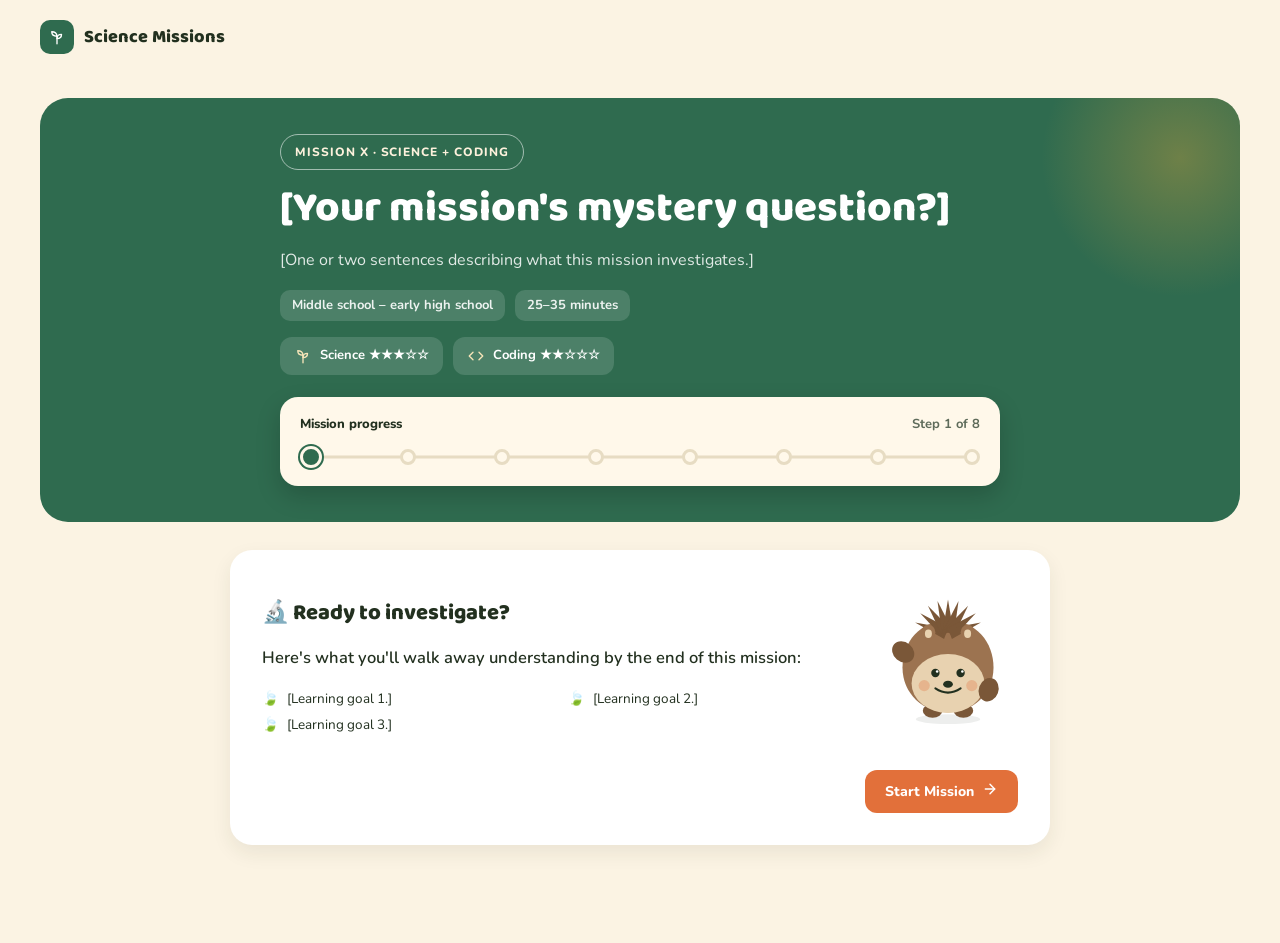
==== missions/_template/index.html @ 82b83466 "Add reusable mission template based on Mission 1's structure Trims Mission 1 down to one working exa" ====
<!DOCTYPE html>
<html lang="en">
  <head>
    <meta charset="UTF-8" />
    <meta name="viewport" content="width=device-width, initial-scale=1.0" />
    <!-- TODO: update the title -->
    <title>Mission X | [Your Mission Title]</title>
    <link rel="stylesheet" href="../../style.css" />
  </head>
  <body>
    <!--
      HOW TO USE THIS TEMPLATE
      =========================
      This is a copy of Mission 1, trimmed down to one example of each
      reusable pattern the shared engine (assets/mission-engine.js) supports.
      To build a new mission:
        1. Copy this whole "_template" folder to "missions/mission-N/".
        2. Replace every TODO / [bracketed] placeholder below with real
           content for the new mission.
        3. Duplicate whichever step patterns you need (a mission can have
           as many steps as it wants — the engine counts .step-card
           elements automatically and builds the progress bar from that).
        4. Renumber the data-step="N" attributes sequentially starting at 1.
        5. Add a new mission card to the top-level index.html pointing at
           missions/mission-N/index.html.
        6. Do not touch style.css or assets/mission-engine.js / mascot.js
           for mission-specific changes — those are shared by every
           mission. Only mission.js and this index.html are per-mission.
    -->

    <div class="site-header">
      <a class="site-brand" href="../../index.html">
        <span class="site-brand-mark">
          <svg width="18" height="18" viewBox="0 0 24 24" fill="none" stroke="#ffffff" stroke-width="1.8" stroke-linecap="round" stroke-linejoin="round"><path d="M12 21V11"></path><path d="M12 11c0-4 -3-6-7-6 0 4 3 6 7 6Z"></path><path d="M12 14c0-3.5 2.5-5.5 6-5.5 0 3.5 -2.5 5.5 -6 5.5Z"></path></svg>
        </span>
        <span class="site-brand-name">Science Missions</span>
      </a>
    </div>

    <div class="page-mascot" id="page-mascot">
      <div data-mascot="idle" data-mascot-size="185" id="page-mascot-figure"></div>
      <span class="page-mascot-bubble" id="page-mascot-bubble"></span>
    </div>

    <svg class="side-decor side-decor-left" viewBox="0 0 130 1000" preserveAspectRatio="none" xmlns="http://www.w3.org/2000/svg">
      <path d="M55,20 C118,150 12,280 78,410 C142,540 8,670 70,800 C110,880 30,950 55,990" fill="none" stroke="var(--muted-soft)" stroke-width="4" stroke-dasharray="1 16" stroke-linecap="round" opacity="0.8"/>
      <ellipse cx="55" cy="20" rx="11" ry="24" fill="var(--gold)" opacity="0.75" transform="rotate(-20 55 20)"/>
      <ellipse cx="55" cy="20" rx="11" ry="24" fill="var(--primary)" opacity="0.55" transform="rotate(30 55 20)"/>
      <ellipse cx="70" cy="500" rx="10" ry="20" fill="var(--primary)" opacity="0.5" transform="rotate(10 70 500)"/>
      <ellipse cx="55" cy="990" rx="11" ry="24" fill="var(--primary)" opacity="0.6" transform="rotate(-15 55 990)"/>
      <ellipse cx="55" cy="990" rx="11" ry="24" fill="var(--gold)" opacity="0.75" transform="rotate(35 55 990)"/>
    </svg>
    <svg class="side-decor side-decor-right" viewBox="0 0 130 1000" preserveAspectRatio="none" xmlns="http://www.w3.org/2000/svg">
      <path d="M55,20 C118,150 12,280 78,410 C142,540 8,670 70,800 C110,880 30,950 55,990" fill="none" stroke="var(--muted-soft)" stroke-width="4" stroke-dasharray="1 16" stroke-linecap="round" opacity="0.8"/>
      <ellipse cx="55" cy="20" rx="11" ry="24" fill="var(--gold)" opacity="0.75" transform="rotate(-20 55 20)"/>
      <ellipse cx="55" cy="20" rx="11" ry="24" fill="var(--primary)" opacity="0.55" transform="rotate(30 55 20)"/>
      <ellipse cx="70" cy="500" rx="10" ry="20" fill="var(--primary)" opacity="0.5" transform="rotate(10 70 500)"/>
      <ellipse cx="55" cy="990" rx="11" ry="24" fill="var(--primary)" opacity="0.6" transform="rotate(-15 55 990)"/>
      <ellipse cx="55" cy="990" rx="11" ry="24" fill="var(--gold)" opacity="0.75" transform="rotate(35 55 990)"/>
    </svg>

    <div class="hero-wrap">
      <header class="hero">
        <div class="hero-glow"></div>
        <div class="hero-content">
        <!-- TODO: replace hero copy -->
        <span class="eyebrow">Mission X &middot; Science + Coding</span>
        <h1>[Your mission's mystery question?]</h1>
        <p class="hero-text">
          [One or two sentences describing what this mission investigates.]
        </p>

        <div class="hero-meta">
          <span>Middle school &ndash; early high school</span>
          <span>25&ndash;35 minutes</span>
        </div>

        <div class="hero-badges">
          <!-- TODO: set the star ratings (filled vs empty star, 1-5) -->
          <span>
            <svg width="18" height="18" viewBox="0 0 24 24" fill="none" stroke="#F6E4B8" stroke-width="1.8" stroke-linecap="round" stroke-linejoin="round"><path d="M12 21V11"></path><path d="M12 11c0-4 -3-6-7-6 0 4 3 6 7 6Z"></path><path d="M12 14c0-3.5 2.5-5.5 6-5.5 0 3.5 -2.5 5.5 -6 5.5Z"></path></svg>
            Science &#9733;&#9733;&#9733;&#9734;&#9734;
          </span>
          <span>
            <svg width="18" height="18" viewBox="0 0 24 24" fill="none" stroke="#F6E4B8" stroke-width="1.8" stroke-linecap="round" stroke-linejoin="round"><polyline points="8 7 3 12 8 17"></polyline><polyline points="16 7 21 12 16 17"></polyline></svg>
            Coding &#9733;&#9733;&#9734;&#9734;&#9734;
          </span>
        </div>

        <div class="progress-card">
          <div class="progress-top">
            <span>Mission progress</span>
            <!-- Text here is just a fallback; mission-engine.js overwrites it once the page loads -->
            <span id="progress-label">Step 1 of 10</span>
          </div>
          <div class="progress-track" id="progress-track">
            <div class="progress-line"></div>
            <div class="progress-line-fill" id="progress-line-fill"></div>
          </div>
        </div>
        </div>
      </header>
    </div>

    <main class="mission-shell">

      <!-- Intro card : shown before Step 1. TODO: replace learning goals. -->
      <div class="intro-card" id="mission-intro">
        <div style="display: flex; align-items: center; gap: 24px; flex-wrap: wrap;">
          <div style="flex: 1; min-width: 260px; display: flex; flex-direction: column; gap: 14px;">
            <h2>&#128300; Ready to investigate?</h2>
            <p class="step-copy">Here's what you'll walk away understanding by the end of this mission:</p>
            <ul class="learn-list">
              <li><span>&#127811;</span> [Learning goal 1.]</li>
              <li><span>&#127811;</span> [Learning goal 2.]</li>
              <li><span>&#127811;</span> [Learning goal 3.]</li>
            </ul>
          </div>
          <div data-mascot="idle" data-mascot-size="140" style="flex-shrink: 0;"></div>
        </div>
        <button class="btn btn-accent" id="start-mission-btn" type="button" style="align-self: flex-end;">
          Start Mission <span class="icon">
            <svg width="16" height="16" viewBox="0 0 24 24" fill="none" stroke="#FFFFFF" stroke-width="2.2" stroke-linecap="round" stroke-linejoin="round"><line x1="5" y1="12" x2="19" y2="12"></line><polyline points="12 5 19 12 12 19"></polyline></svg>
          </span>
        </button>
      </div>

      <!-- ============================================================
           STEP 1 : PATTERN = prediction with no correct answer
           Use data-mode="ack" when you just want the student to commit
           to a guess and move on, with a fixed acknowledgment message
           (no right/wrong styling, no mascot reaction).
      ============================================================= -->
      <section class="step-card" data-step="1">
        <div class="step-header">
          <span class="step-number">Step 1</span>
          <h2>&#127793; [Hook: a strange observation or question]</h2>
        </div>
        <p class="step-copy">
          [Set up the mystery in 2-3 sentences. Give the student something concrete to picture.]
        </p>

        <div class="question-block">
          <p class="step-copy"><strong>[Prediction question?]</strong></p>
          <div class="choice-grid" data-mode="ack" data-message="[Message shown after any choice is submitted — no correct/incorrect styling.]">
            <button class="choice-btn" type="button">[Option A]</button>
            <button class="choice-btn" type="button">[Option B]</button>
            <button class="choice-btn" type="button">[Option C]</button>
          </div>
          <button class="check-btn" type="button">Submit</button>
          <div class="feedback-box">Pick a choice and submit.</div>
        </div>

        <button class="next-btn btn btn-accent" type="button">Next <span class="icon">
          <svg width="16" height="16" viewBox="0 0 24 24" fill="none" stroke="#FFFFFF" stroke-width="2.2" stroke-linecap="round" stroke-linejoin="round"><line x1="5" y1="12" x2="19" y2="12"></line><polyline points="12 5 19 12 12 19"></polyline></svg>
        </span></button>
      </section>

      <!-- ============================================================
           STEP 2 : PATTERN = graded question + concept diagram
           Use data-mode="reveal" with data-correct="true"/"false" on each
           button when there IS a right answer. It shows check/x icons,
           colors the choices, and triggers the mascot celebrate/sad
           reaction. .concept-visual holds any explanatory SVG diagram —
           replace the placeholder shapes with a real diagram, or delete
           the whole block if this step doesn't need one.
      ============================================================= -->
      <section class="step-card" data-step="2">
        <div class="step-header">
          <span class="step-number">Step 2</span>
          <h2>[Section title]</h2>
        </div>
        <p class="step-copy">[A short explanation that sets up the diagram below.]</p>

        <div class="concept-visual">
          <svg viewBox="0 0 400 140" xmlns="http://www.w3.org/2000/svg">
            <!-- TODO: replace with a real diagram. This placeholder just shows
                 the box/label/arrow pattern used elsewhere in the site. -->
            <rect x="30" y="45" width="90" height="50" rx="8" fill="var(--primary-soft)" stroke="var(--primary)" stroke-width="2"/>
            <text x="75" y="75" text-anchor="middle" font-size="13" font-weight="800" fill="var(--text)" font-family="'Baloo 2', sans-serif">A</text>
            <path d="M130,70 h60" stroke="var(--muted-soft)" stroke-width="2.5"/>
            <polygon points="190,63 204,70 190,77" fill="var(--muted-soft)"/>
            <rect x="210" y="45" width="90" height="50" rx="8" fill="var(--accent)" opacity="0.85"/>
            <text x="255" y="75" text-anchor="middle" font-size="13" font-weight="800" fill="#ffffff" font-family="'Baloo 2', sans-serif">B</text>
          </svg>
          <p class="concept-visual-caption">[One sentence explaining what the diagram shows.]</p>
        </div>

        <div class="question-block">
          <p class="step-copy"><strong>[Quick-check question with one right answer?]</strong></p>
          <div class="choice-grid" data-mode="reveal" data-explain="[Sentence shown after submitting, added to 'Correct!' or 'Not quite'.]">
            <button class="choice-btn" type="button" data-correct="true">[Correct option]<span class="result-icon icon-check"><svg width="18" height="18" viewBox="0 0 24 24" fill="none" stroke="currentColor" stroke-width="2.4" stroke-linecap="round" stroke-linejoin="round"><polyline points="20 6 9 17 4 12"></polyline></svg></span><span class="result-icon icon-x"><svg width="18" height="18" viewBox="0 0 24 24" fill="none" stroke="currentColor" stroke-width="2.4" stroke-linecap="round" stroke-linejoin="round"><line x1="18" y1="6" x2="6" y2="18"></line><line x1="6" y1="6" x2="18" y2="18"></line></svg></span></button>
            <button class="choice-btn" type="button" data-correct="false">[Wrong option]<span class="result-icon icon-check"><svg width="18" height="18" viewBox="0 0 24 24" fill="none" stroke="currentColor" stroke-width="2.4" stroke-linecap="round" stroke-linejoin="round"><polyline points="20 6 9 17 4 12"></polyline></svg></span><span class="result-icon icon-x"><svg width="18" height="18" viewBox="0 0 24 24" fill="none" stroke="currentColor" stroke-width="2.4" stroke-linecap="round" stroke-linejoin="round"><line x1="18" y1="6" x2="6" y2="18"></line><line x1="6" y1="6" x2="18" y2="18"></line></svg></span></button>
          </div>
          <button class="check-btn" type="button">Submit</button>
          <div class="feedback-box">Pick a choice and submit.</div>
        </div>

        <button class="next-btn btn btn-accent" type="button">Next <span class="icon">
          <svg width="16" height="16" viewBox="0 0 24 24" fill="none" stroke="#FFFFFF" stroke-width="2.2" stroke-linecap="round" stroke-linejoin="round"><line x1="5" y1="12" x2="19" y2="12"></line><polyline points="12 5 19 12 12 19"></polyline></svg>
        </span></button>
      </section>

      <!-- ============================================================
           STEP 3 : PATTERN = hands-on observation + notebook + callout
           .mini-card groups one observation prompt with its own ack-mode
           choice-grid. .notebook-textarea is a free-response box. The
           callout at the end is a tip/aside (use callout-primary,
           callout-tip, or callout-gold for different accent colors).
      ============================================================= -->
      <section class="step-card" data-step="3">
        <div class="step-header">
          <span class="step-number">Step 3</span>
          <h2>
            <svg width="20" height="20" viewBox="0 0 24 24" fill="none" stroke="currentColor" stroke-width="1.8" stroke-linecap="round" stroke-linejoin="round" style="vertical-align: -3px; margin-right: 4px;"><circle cx="10.5" cy="10.5" r="6"></circle><path d="m20.5 20.5-4.6-4.6"></path></svg>
            [Become a ___ scientist]
          </h2>
        </div>
        <p class="step-copy">
          [Instructions for a hands-on observation the student can do right now — find an object, watch something happen,
          look something up, etc.]
        </p>

        <div class="mini-card">
          <h3>Observation 1 &middot; [what to look at]</h3>
          <p>[Observation prompt?]</p>
          <div class="question-block">
            <div class="choice-grid compact" data-mode="ack" data-message="[Acknowledgment message.]">
              <button class="choice-btn" type="button">[Option A]</button>
              <button class="choice-btn" type="button">[Option B]</button>
              <button class="choice-btn" type="button">[Option C]</button>
            </div>
            <button class="check-btn" type="button">Submit</button>
            <div class="feedback-box">Pick a choice and submit.</div>
          </div>
          <label class="notebook-label" for="notebook-1">&#128300; Scientist's Notebook &mdash; [what to describe]</label>
          <textarea id="notebook-1" class="notebook-textarea" placeholder="[Example of the kind of answer you're looking for.]"></textarea>
        </div>

        <div class="callout callout-tip">
          <div class="callout-icon" data-mascot="curious" data-mascot-size="42" style="width: 48px; height: 54px; overflow: visible;"></div>
          <div class="callout-body">
            <h3>[Callout title]</h3>
            <p>[A tip, aside, or piece of context that supports the observation above.]</p>
          </div>
        </div>

        <button class="next-btn btn btn-accent" type="button">Next <span class="icon">
          <svg width="16" height="16" viewBox="0 0 24 24" fill="none" stroke="#FFFFFF" stroke-width="2.2" stroke-linecap="round" stroke-linejoin="round"><line x1="5" y1="12" x2="19" y2="12"></line><polyline points="12 5 19 12 12 19"></polyline></svg>
        </span></button>
      </section>

      <!-- ============================================================
           STEP 4 : PATTERN = tap-to-order sequence builder
           .sequence-builder's data-answer is a JSON array (as a string)
           of the labels in their correct order. The engine shuffles them
           into .sequence-pool as tappable chips; tapping moves a chip
           into the next empty .sequence-slots slot (tap again to send it
           back to the pool). After 5 failed Submits, a "Reveal answer"
           button appears automatically.
      ============================================================= -->
      <section class="step-card" data-step="4">
        <div class="step-header">
          <span class="step-number">Step 4</span>
          <h2>[Section title]</h2>
        </div>
        <p class="step-copy">[Set up why putting these items in order matters.]</p>

        <div class="sequence-block">
          <p class="step-copy"><strong>Challenge</strong> &mdash; put these in the correct order.</p>
          <div class="sequence-builder" data-answer='["First","Second","Third","Fourth"]'>
            <div class="sequence-pool"></div>
            <div class="sequence-slots"></div>
          </div>
          <button class="check-btn" type="button">Submit order</button>
          <div class="feedback-box">Tap the cards to build the sequence, then submit.</div>
        </div>

        <button class="next-btn btn btn-accent" type="button">Next <span class="icon">
          <svg width="16" height="16" viewBox="0 0 24 24" fill="none" stroke="#FFFFFF" stroke-width="2.2" stroke-linecap="round" stroke-linejoin="round"><line x1="5" y1="12" x2="19" y2="12"></line><polyline points="12 5 19 12 12 19"></polyline></svg>
        </span></button>
      </section>

      <!-- ============================================================
           STEP 5 : PATTERN = static (read-only) code explainer
           Use <pre class="code-static" data-code-static> for code the
           student reads but doesn't run yet — mission-engine.js
           syntax-highlights it automatically. Good for introducing one
           coding concept at a time before the live console in Step 6.
      ============================================================= -->
      <section class="step-card" data-step="5">
        <div class="step-header">
          <span class="step-number">Step 5</span>
          <h2>&#128260; [A coding concept, e.g. "What is a variable?"]</h2>
        </div>
        <p class="step-copy">[Plain-language explanation of the concept, no jargon.]</p>
        <div class="code-console">
          <div class="code-toolbar">
            <div class="code-toolbar-left"><span>Python</span><span class="lang-pill">Python</span></div>
          </div>
          <pre class="code-static" data-code-static>count = 0</pre>
        </div>
        <p class="step-copy">[Explain what that line means in plain language.]</p>

        <button class="next-btn btn btn-accent" type="button">Next <span class="icon">
          <svg width="16" height="16" viewBox="0 0 24 24" fill="none" stroke="#FFFFFF" stroke-width="2.2" stroke-linecap="round" stroke-linejoin="round"><line x1="5" y1="12" x2="19" y2="12"></line><polyline points="12 5 19 12 12 19"></polyline></svg>
        </span></button>
      </section>

      <!-- ============================================================
           STEP 6 : PATTERN = live, runnable code console
           #mission-code / #run-code-btn / #code-output / #line-numbers /
           #code-highlight are fixed ids the engine wires up automatically
           — keep them exactly as-is, there is only ever one live console
           per mission page. The interpreter (runSimplePythonCode in
           mission-engine.js) supports: variable assignment, var = var +/- N,
           ONE top-level "for x in range(N):" loop, and print() with
           comma-separated string/variable args. Keep example code inside
           that subset so it actually runs correctly.
      ============================================================= -->
      <section class="step-card" data-step="6">
        <div class="step-header">
          <span class="step-number">Step 6</span>
          <h2>&#127919; Run the model</h2>
        </div>
        <p class="step-copy">Before you run it, what number do you predict?</p>
        <div style="display: flex; gap: 16px; flex-wrap: wrap;">
          <label style="flex: 1; min-width: 150px; display: flex; flex-direction: column; gap: 6px;">
            <span class="notebook-label">Your guess</span>
            <input type="text" class="notebook-textarea" style="min-height: auto; padding: 10px 12px;" placeholder="?">
          </label>
        </div>

        <div class="code-console">
          <div class="code-toolbar">
            <div class="code-toolbar-left">
              <span>Python console</span>
              <span class="lang-pill">Python</span>
            </div>
            <button id="run-code-btn" class="console-btn" type="button">
              <svg width="12" height="12" viewBox="0 0 24 24" fill="#1B2A20" stroke="none"><polygon points="6 4 20 12 6 20"></polygon></svg>
              Run
            </button>
          </div>
          <div class="code-editor-shell">
            <div class="line-numbers" id="line-numbers"></div>
            <div class="code-editor-wrapper">
              <textarea id="mission-code" spellcheck="false">count = 0

for step in range(5):
    count = count + 1

print("Count:", count)</textarea>
              <pre id="code-highlight" class="code-highlight" aria-hidden="true"></pre>
            </div>
          </div>
          <pre id="code-output" class="code-output">Output will appear here.</pre>
        </div>

        <div class="callout callout-tip">
          <div class="callout-icon" data-mascot="curious" data-mascot-size="42" style="width: 48px; height: 54px; overflow: visible;"></div>
          <div class="callout-body">
            <h3>Think about it</h3>
            <p>[Explain what the output means once the student runs it.]</p>
          </div>
        </div>

        <button class="next-btn btn btn-accent" type="button">Next <span class="icon">
          <svg width="16" height="16" viewBox="0 0 24 24" fill="none" stroke="#FFFFFF" stroke-width="2.2" stroke-linecap="round" stroke-linejoin="round"><line x1="5" y1="12" x2="19" y2="12"></line><polyline points="12 5 19 12 12 19"></polyline></svg>
        </span></button>
      </section>

      <!-- ============================================================
           STEP 7 : PATTERN = final checkpoint (free response + reveal)
           <details><summary> is a native, no-JS "click to reveal" —
           used here so the student writes their own answer before
           peeking at a model answer.
      ============================================================= -->
      <section class="step-card" data-step="7">
        <div class="step-header">
          <span class="step-number">Step 7</span>
          <h2>&#129504; Can you explain the mystery?</h2>
        </div>
        <p class="step-copy"><strong>Complete the sentence:</strong> [Prompt tying back to the mission's opening mystery]...</p>
        <textarea class="notebook-textarea" style="min-height: 100px;" placeholder="Write your explanation here."></textarea>

        <details class="callout callout-primary">
          <summary>Reveal a possible answer</summary>
          <p>[A model answer summarizing the mission's key idea.]</p>
        </details>

        <button class="next-btn btn btn-accent" type="button">Next <span class="icon">
          <svg width="16" height="16" viewBox="0 0 24 24" fill="none" stroke="#FFFFFF" stroke-width="2.2" stroke-linecap="round" stroke-linejoin="round"><line x1="5" y1="12" x2="19" y2="12"></line><polyline points="12 5 19 12 12 19"></polyline></svg>
        </span></button>
      </section>

      <!-- ============================================================
           STEP 8 : PATTERN = teaser for the next mission
           The final step has no Next button — swap it for a link back
           to the landing page (or to the next mission once it's live).
      ============================================================= -->
      <section class="step-card" data-step="8">
        <div class="step-header">
          <span class="step-number">Step 8</span>
          <h2>&#127775; Next mystery</h2>
        </div>
        <div class="callout callout-gold">
          <div class="callout-icon">
            <svg width="22" height="22" viewBox="0 0 24 24" fill="none" stroke="#C1801E" stroke-width="1.8" stroke-linecap="round" stroke-linejoin="round"><path d="M12 21V11"></path><path d="M12 11c0-4 -3-6-7-6 0 4 3 6 7 6Z"></path><path d="M12 14c0-3.5 2.5-5.5 6-5.5 0 3.5 -2.5 5.5 -6 5.5Z"></path></svg>
          </div>
          <div class="callout-body">
            <h3>[Recap sentence of what this mission answered.]</h3>
            <p>[Tease the question the next mission will investigate.]</p>
          </div>
        </div>

        <a class="btn btn-accent" href="../../index.html" style="align-self: flex-end;">
          [Mission N+1 &middot; Next mission title]
          <svg width="16" height="16" viewBox="0 0 24 24" fill="none" stroke="#FFFFFF" stroke-width="2.2" stroke-linecap="round" stroke-linejoin="round"><line x1="5" y1="12" x2="19" y2="12"></line><polyline points="12 5 19 12 12 19"></polyline></svg>
        </a>
      </section>

    </main>

    <script src="mission.js"></script>
    <script src="../../assets/mascot.js"></script>
    <script src="../../assets/mission-engine.js"></script>
  </body>
</html>
---- style.css ----
@import url("https://fonts.googleapis.com/css2?family=Baloo+2:wght@600;700;800&family=Nunito:wght@400;600;700;800&family=JetBrains+Mono:wght@400;600&display=swap");

:root {
  --bg: #fbf3e3;
  --panel: #ffffff;
  --panel-alt: #fff8ea;
  --text: #22301f;
  --muted: #5e6b5a;
  --muted-soft: #8b9285;
  --primary: #2f6b4f;
  --primary-dark: #1e4a35;
  --primary-soft: #eaf3ec;
  --accent: #e2703a;
  --accent-dark: #c1552a;
  --accent-soft: #fbeae0;
  --gold: #e3a83b;
  --gold-dark: #c1801e;
  --gold-soft: #fdf1dc;
  --border: #e7dcc3;
  --shadow: rgba(34, 48, 31, 0.08);
}

* {
  box-sizing: border-box;
}

html,
body {
  margin: 0;
}

body {
  font-family: "Nunito", ui-rounded, "Trebuchet MS", sans-serif;
  background: var(--bg);
  color: var(--text);
  line-height: 1.5;
}

h1,
h2,
h3,
.headline {
  font-family: "Baloo 2", ui-rounded, "Trebuchet MS", sans-serif;
  font-weight: 800;
  margin: 0;
  color: var(--text);
}

a {
  color: var(--primary);
}
a:hover {
  color: var(--primary-dark);
}

p {
  margin: 0;
}

button {
  font-family: inherit;
}

/* ---------- Site chrome ---------- */

.site-header {
  padding: 20px clamp(16px, 4vw, 40px);
  display: flex;
  align-items: center;
  gap: 12px;
}

.site-brand {
  display: inline-flex;
  align-items: center;
  gap: 10px;
  text-decoration: none;
}

.site-brand-mark {
  width: 34px;
  height: 34px;
  border-radius: 10px;
  background: var(--primary);
  display: flex;
  align-items: center;
  justify-content: center;
}

.site-brand-name {
  font-family: "Baloo 2", sans-serif;
  font-weight: 800;
  font-size: 18px;
  color: var(--text);
}

.site-shell {
  max-width: 980px;
  margin: 0 auto;
  padding: 0 clamp(16px, 4vw, 40px) 64px;
}

/* ---------- Icons ---------- */

.icon {
  flex-shrink: 0;
}

/* ---------- Buttons ---------- */

.btn {
  display: inline-flex;
  align-items: center;
  gap: 8px;
  border: none;
  border-radius: 12px;
  font-weight: 800;
  font-size: 14px;
  padding: 11px 20px;
  cursor: pointer;
  text-decoration: none;
}

.btn-primary {
  background: var(--primary);
  color: #ffffff;
}
.btn-primary:hover {
  background: var(--primary-dark);
  color: #ffffff;
}

.btn-accent {
  background: var(--accent);
  color: #ffffff;
}
.btn-accent:hover {
  background: var(--accent-dark);
  color: #ffffff;
}

.btn-ghost {
  background: #ffffff;
  color: var(--muted);
  border: 1.5px solid var(--border);
}

.btn-disabled {
  background: var(--border);
  color: var(--muted-soft);
  cursor: default;
}

.next-btn {
  align-self: flex-end;
}

.step-footer {
  display: flex;
  align-items: center;
  justify-content: space-between;
  gap: 12px;
}

.step-footer.is-end {
  justify-content: flex-end;
}

.back-btn {
  display: inline-flex;
  align-items: center;
  gap: 8px;
  border: 1.5px solid var(--border);
  border-radius: 12px;
  background: #ffffff;
  color: var(--muted);
  font-weight: 800;
  font-size: 14px;
  padding: 11px 18px 11px 14px;
  cursor: pointer;
}

.back-btn:hover {
  border-color: var(--primary);
  color: var(--primary-dark);
}

/* ---------- Landing page ---------- */

.landing-hero {
  padding: 40px 0 8px;
  display: flex;
  flex-direction: column;
  gap: 12px;
  max-width: 620px;
}

.landing-hero p {
  color: var(--muted);
  font-size: 16px;
  line-height: 1.6;
}

.mission-grid {
  margin-top: 28px;
  display: grid;
  grid-template-columns: repeat(auto-fit, minmax(300px, 1fr));
  gap: 20px;
}

.mission-card {
  display: flex;
  flex-direction: column;
  gap: 14px;
  background: var(--panel);
  border-radius: 22px;
  padding: 24px;
  box-shadow: 0 8px 20px var(--shadow);
  text-decoration: none;
  color: inherit;
}

.mission-card.is-live {
  border: 1.5px solid transparent;
}
.mission-card.is-live:hover {
  border-color: var(--primary);
}

.mission-card.is-disabled {
  background: var(--panel-alt);
  border: 1.5px dashed var(--border);
  cursor: default;
}

.mission-card-tag {
  display: inline-flex;
  align-self: flex-start;
  align-items: center;
  gap: 6px;
  padding: 5px 11px;
  border-radius: 999px;
  background: var(--primary-soft);
  color: var(--primary-dark);
  font-weight: 800;
  font-size: 11px;
  letter-spacing: 0.04em;
  text-transform: uppercase;
}

.mission-card.is-disabled .mission-card-tag {
  background: var(--gold-soft);
  color: var(--gold-dark);
}

.mission-card h3 {
  font-size: 20px;
}

.mission-card p {
  color: var(--muted);
  font-size: 14px;
  line-height: 1.55;
}

.mission-card-meta {
  display: flex;
  flex-wrap: wrap;
  gap: 8px;
  font-size: 12px;
  font-weight: 700;
  color: var(--muted);
}

.mission-card-meta span {
  display: inline-flex;
  align-items: center;
  gap: 5px;
  padding: 5px 9px;
  border-radius: 8px;
  background: var(--bg);
}

.mission-card-cta {
  margin-top: auto;
  display: inline-flex;
  align-items: center;
  gap: 6px;
  font-weight: 800;
  font-size: 13px;
  color: var(--primary);
}

.mission-card.is-disabled .mission-card-cta {
  color: var(--muted-soft);
}

/* ---------- Mission hero ---------- */

.hero {
  position: relative;
  overflow: hidden;
  margin: 24px clamp(16px, 4vw, 40px) 0;
  padding: 36px clamp(20px, 5vw, 44px);
  background: var(--primary);
  border-radius: 28px;
}

.hero-glow {
  position: absolute;
  top: -80px;
  right: -80px;
  width: 280px;
  height: 280px;
  border-radius: 50%;
  background: radial-gradient(circle, rgba(227, 168, 59, 0.35) 0%, rgba(227, 168, 59, 0) 70%);
  pointer-events: none;
}

.hero-content {
  position: relative;
  max-width: 720px;
  margin: 0 auto;
  display: flex;
  flex-direction: column;
  gap: 16px;
}

/* ---------- Hero margin decoration + page mascot (wide screens only) ---------- */

.hero-wrap {
  position: relative;
}

.side-decor,
.page-mascot {
  display: none;
}

@media (min-width: 1300px) {
  .hero-wrap {
    max-width: 1300px;
    margin: 0 auto;
  }

  .hero {
    max-width: 900px;
    margin-left: auto;
    margin-right: auto;
  }

  .side-decor {
    display: block;
    position: fixed;
    top: 0;
    height: 100vh;
    width: calc(50% - 470px);
    min-width: 130px;
    pointer-events: none;
    z-index: 0;
    opacity: 0.4;
  }

  .side-decor-left {
    left: 0;
  }

  .side-decor-right {
    right: 0;
    transform: scaleX(-1);
  }

  .page-mascot {
    display: flex;
    flex-direction: column;
    align-items: center;
    gap: 6px;
    position: fixed;
    right: 18px;
    bottom: 18px;
    z-index: 20;
  }

  .page-mascot-bubble {
    display: none;
    background: var(--panel);
    border: 1.5px solid var(--border);
    border-radius: 12px;
    padding: 6px 12px;
    font-size: 11.5px;
    font-weight: 800;
    color: var(--muted);
    white-space: nowrap;
    box-shadow: 0 6px 16px var(--shadow);
  }

  .page-mascot-bubble.is-visible {
    display: block;
  }
}

.eyebrow {
  display: inline-flex;
  align-self: flex-start;
  align-items: center;
  gap: 8px;
  padding: 8px 14px;
  border-radius: 999px;
  border: 1.5px solid rgba(255, 255, 255, 0.55);
  color: var(--gold-soft);
  font-weight: 800;
  font-size: 12px;
  letter-spacing: 0.08em;
  text-transform: uppercase;
}

.hero h1 {
  font-size: clamp(28px, 4.5vw, 42px);
  line-height: 1.1;
  color: #ffffff;
}

.hero-text {
  max-width: 620px;
  font-size: 16px;
  line-height: 1.6;
  color: rgba(255, 255, 255, 0.86);
}

.hero-meta {
  display: flex;
  flex-wrap: wrap;
  gap: 10px;
  font-size: 13px;
  font-weight: 700;
  color: rgba(255, 255, 255, 0.9);
}

.hero-meta span {
  padding: 6px 12px;
  border-radius: 10px;
  background: rgba(255, 255, 255, 0.14);
}

.hero-badges {
  display: flex;
  flex-wrap: wrap;
  gap: 10px;
}

.hero-badges span {
  display: inline-flex;
  align-items: center;
  gap: 8px;
  padding: 9px 14px;
  border-radius: 12px;
  background: rgba(255, 255, 255, 0.14);
  color: #ffffff;
  font-weight: 700;
  font-size: 13px;
}

.learn-list {
  margin: 0;
  padding: 0;
  list-style: none;
  display: grid;
  grid-template-columns: repeat(auto-fit, minmax(240px, 1fr));
  gap: 8px 20px;
}

.learn-list li {
  display: flex;
  align-items: flex-start;
  gap: 8px;
  font-size: 13.5px;
  color: var(--text);
  line-height: 1.4;
}

.progress-card {
  margin-top: 6px;
  background: var(--panel-alt);
  border-radius: 18px;
  padding: 18px 20px;
  box-shadow: 0 10px 24px rgba(0, 0, 0, 0.18);
}

.progress-top {
  display: flex;
  align-items: center;
  justify-content: space-between;
  margin-bottom: 12px;
  font-size: 13px;
}

.progress-top span:first-child {
  font-weight: 800;
  color: var(--text);
}
.progress-top span:last-child {
  font-weight: 700;
  color: var(--muted);
}

.progress-track {
  position: relative;
  display: flex;
  align-items: center;
  justify-content: space-between;
}

.progress-line {
  position: absolute;
  left: 12px;
  right: 12px;
  top: 50%;
  height: 3px;
  background: var(--border);
  transform: translateY(-50%);
  border-radius: 2px;
}

.progress-line-fill {
  position: absolute;
  left: 12px;
  top: 50%;
  height: 3px;
  background: var(--primary);
  transform: translateY(-50%);
  border-radius: 2px;
  transition: width 0.25s ease;
}

.progress-dot {
  position: relative;
  width: 16px;
  height: 16px;
  border-radius: 50%;
  background: var(--panel-alt);
  border: 3px solid var(--border);
  transition: border-color 0.2s ease, background 0.2s ease, transform 0.15s ease;
  cursor: pointer;
}

.progress-dot:hover {
  transform: scale(1.25);
  border-color: var(--primary);
}

.progress-dot.is-current {
  width: 22px;
  height: 22px;
  background: var(--primary);
  border: 3px solid var(--panel-alt);
  box-shadow: 0 0 0 2px var(--primary);
}

.progress-dot.is-done {
  background: var(--primary);
  border-color: var(--primary);
}

/* ---------- Mission shell / steps ---------- */

.mission-shell {
  max-width: 900px;
  margin: 28px auto 0;
  padding: 0 clamp(16px, 4vw, 40px) 80px;
  display: flex;
  flex-direction: column;
}

.step-card {
  display: none;
  flex-direction: column;
  gap: 18px;
  background: var(--panel);
  border-radius: 22px;
  padding: clamp(22px, 4vw, 32px);
  box-shadow: 0 8px 20px var(--shadow);
}

.step-card.active {
  display: flex;
}

.intro-card {
  display: flex;
  flex-direction: column;
  gap: 20px;
  background: var(--panel);
  border-radius: 22px;
  padding: clamp(22px, 4vw, 32px);
  box-shadow: 0 8px 20px var(--shadow);
  margin-bottom: 18px;
}

.intro-card h2 {
  font-size: 22px;
}

.intro-card .learn-list {
  margin-top: 4px;
}

.step-header {
  display: flex;
  align-items: center;
  gap: 12px;
  flex-wrap: wrap;
}

.step-number {
  padding: 6px 12px;
  border-radius: 999px;
  background: var(--primary-soft);
  color: var(--primary-dark);
  font-weight: 800;
  font-size: 12px;
  letter-spacing: 0.04em;
}

.step-header h2 {
  font-size: 22px;
}

.step-copy {
  font-size: 16.5px;
  font-weight: 600;
  color: var(--text);
  line-height: 1.65;
}

.step-copy strong {
  color: var(--text);
}

/* ---------- Callouts ---------- */

.callout {
  display: flex;
  gap: 14px;
  align-items: flex-start;
  padding: 20px;
  border-radius: 18px;
}

.callout-icon {
  flex-shrink: 0;
  width: 42px;
  height: 42px;
  border-radius: 12px;
  background: #ffffff;
  display: flex;
  align-items: center;
  justify-content: center;
}

.callout-body {
  display: flex;
  flex-direction: column;
  gap: 6px;
}

.callout-body h3 {
  font-size: 16px;
}

.callout-body p {
  font-size: 15.5px;
  font-weight: 600;
  line-height: 1.6;
  color: var(--text);
}

.callout-gold {
  background: var(--gold-soft);
  border: 1.5px solid var(--gold);
}
.callout-gold .callout-body p strong {
  color: var(--gold-dark);
}

.callout-tip {
  background: var(--bg);
  border: 1.5px dashed var(--border);
}

.callout-primary {
  background: var(--primary-soft);
  border: 1.5px solid var(--primary);
}

details.callout summary {
  cursor: pointer;
  font-family: "Baloo 2", sans-serif;
  font-weight: 800;
  font-size: 15px;
  color: var(--text);
  list-style: revert;
}

details.callout[open] summary {
  margin-bottom: 10px;
}

details.callout p {
  font-size: 14.5px;
  line-height: 1.6;
  color: var(--muted);
}

/* ---------- Choice grid ---------- */

.choice-grid {
  display: grid;
  grid-template-columns: repeat(1, minmax(0, 1fr));
  gap: 10px;
}

.choice-grid.compact .choice-btn {
  padding: 10px 14px;
  font-size: 13.5px;
}

.choice-btn {
  display: flex;
  align-items: center;
  justify-content: space-between;
  gap: 10px;
  padding: 14px 16px;
  border-radius: 14px;
  border: 2px solid var(--border);
  background: #ffffff;
  color: var(--text);
  font-weight: 500;
  font-size: 15px;
  text-align: left;
  cursor: pointer;
}

.choice-btn.selected {
  border-color: var(--primary);
  background: var(--primary-soft);
}

.choice-btn.is-correct {
  border-color: var(--primary);
  background: var(--primary-soft);
  color: var(--primary-dark);
}

.choice-btn.is-wrong {
  border-color: var(--accent);
  background: var(--accent-soft);
  color: var(--accent-dark);
}

.choice-btn .result-icon {
  display: none;
}
.choice-btn.is-correct .result-icon.icon-check,
.choice-btn.is-wrong .result-icon.icon-x {
  display: inline-flex;
}

.choice-grid + .check-btn {
  margin-top: 12px;
}

.check-btn {
  align-self: flex-start;
  border: none;
  border-radius: 12px;
  padding: 10px 22px;
  font-weight: 800;
  font-size: 14px;
  background: var(--border);
  color: var(--muted-soft);
  cursor: default;
}

.check-btn.is-ready {
  background: var(--primary);
  color: #ffffff;
  cursor: pointer;
}

.feedback-box {
  padding: 14px 16px;
  border-radius: 14px;
  background: var(--panel-alt);
  color: var(--muted);
  font-weight: 700;
  font-size: 14px;
}

.feedback-box.is-correct {
  background: var(--primary-soft);
  color: var(--primary-dark);
}

.feedback-box.is-wrong {
  background: var(--accent-soft);
  color: var(--accent-dark);
}

/* ---------- Mini / investigation cards ---------- */

.mini-card {
  display: flex;
  flex-direction: column;
  gap: 10px;
  background: var(--bg);
  border: 1.5px solid var(--border);
  border-radius: 16px;
  padding: 16px 18px;
}

.mini-card h3 {
  font-size: 13px;
  font-weight: 800;
  color: var(--muted);
  text-transform: uppercase;
  letter-spacing: 0.04em;
}

.mini-card p {
  font-size: 14px;
  color: var(--text);
  font-weight: 700;
}

.notebook-label {
  font-size: 12.5px;
  font-weight: 800;
  color: var(--muted);
  display: flex;
  align-items: center;
  gap: 6px;
}

.notebook-textarea {
  width: 100%;
  min-height: 80px;
  resize: vertical;
  border-radius: 12px;
  border: 1.5px solid var(--border);
  background: #ffffff;
  padding: 12px 14px;
  font-family: inherit;
  font-size: 13.5px;
  color: var(--text);
}

.notebook-textarea:focus {
  outline: 2px solid var(--primary);
  outline-offset: 1px;
}

.notebook-textarea::placeholder {
  color: var(--muted-soft);
}

/* ---------- Concept visuals (wave / flow / comparison diagrams) ---------- */

.concept-visual {
  display: flex;
  flex-direction: column;
  align-items: center;
  gap: 10px;
  background: var(--bg);
  border: 1.5px solid var(--border);
  border-radius: 16px;
  padding: 18px 16px;
}

.concept-visual > svg {
  width: 100%;
  height: auto;
  display: block;
}

.concept-visual-caption {
  font-size: 12.5px;
  color: var(--muted);
  font-weight: 700;
  text-align: center;
  max-width: 520px;
}

.compare-row {
  display: grid;
  grid-template-columns: 1fr 1fr;
  gap: 14px;
}

.compare-panel {
  display: flex;
  flex-direction: column;
  align-items: center;
  gap: 8px;
  background: #ffffff;
  border: 1.5px solid var(--border);
  border-radius: 14px;
  padding: 14px;
  text-align: center;
}

.compare-panel.is-no {
  border-color: var(--accent);
}
.compare-panel.is-yes {
  border-color: var(--primary);
}

.compare-badge {
  width: 26px;
  height: 26px;
  border-radius: 50%;
  display: flex;
  align-items: center;
  justify-content: center;
  flex-shrink: 0;
}
.compare-panel.is-no .compare-badge {
  background: var(--accent-soft);
  color: var(--accent-dark);
}
.compare-panel.is-yes .compare-badge {
  background: var(--primary-soft);
  color: var(--primary-dark);
}

.compare-panel p {
  font-size: 13px;
  color: var(--muted);
  font-weight: 700;
}

.stem-steps {
  display: flex;
  align-items: flex-end;
  justify-content: center;
  gap: 16px;
}

.stem-steps .stem-step {
  display: flex;
  flex-direction: column;
  align-items: center;
  gap: 6px;
}

.stem-steps span {
  font-size: 10.5px;
  font-weight: 800;
  color: var(--muted-soft);
}

/* ---------- Icon rows / diagrams ---------- */

.icon-row {
  position: relative;
  display: flex;
  align-items: center;
  justify-content: space-between;
  gap: 10px;
  padding: 8px 4px;
}

.icon-row-line {
  position: absolute;
  left: 34px;
  right: 34px;
  top: 34px;
  height: 2px;
  background-image: linear-gradient(to right, var(--border) 50%, transparent 0%);
  background-size: 12px 2px;
  background-repeat: repeat-x;
}

.icon-node {
  position: relative;
  z-index: 1;
  display: flex;
  flex-direction: column;
  align-items: center;
  gap: 10px;
}

.icon-badge {
  width: 64px;
  height: 64px;
  border-radius: 50%;
  display: flex;
  align-items: center;
  justify-content: center;
  border: 2px solid var(--gold);
  background: var(--gold-soft);
}

.icon-badge.tone-primary {
  border-color: var(--primary);
  background: var(--primary-soft);
}
.icon-badge.tone-accent {
  border-color: var(--accent);
  background: var(--accent-soft);
}

.icon-node span {
  font-size: 12px;
  font-weight: 800;
  color: var(--muted);
}

.icon-arrow {
  color: var(--muted-soft);
}

/* ---------- Wavelength spectrum ---------- */

.spectrum-row {
  display: flex;
  gap: 6px;
}

.spectrum-chip {
  flex: 1;
  display: flex;
  flex-direction: column;
  align-items: center;
  gap: 6px;
  padding: 14px 6px;
  border-radius: 12px;
  color: #ffffff;
  font-size: 11.5px;
  font-weight: 800;
}

.spectrum-chip span:last-child {
  font-weight: 700;
  font-size: 10.5px;
  opacity: 0.9;
}

/* ---------- Recap checklist ---------- */

.recap-list {
  margin: 0;
  padding: 0;
  list-style: none;
  display: flex;
  flex-direction: column;
  gap: 10px;
}

.recap-list li {
  display: flex;
  align-items: flex-start;
  gap: 10px;
  font-size: 14.5px;
  color: var(--text);
  line-height: 1.5;
}

.recap-list .icon {
  margin-top: 2px;
  color: var(--primary);
}

.recap-steps {
  margin: 0;
  padding: 0;
  list-style: none;
  counter-reset: recap-counter;
  display: flex;
  flex-direction: column;
  gap: 10px;
}

.recap-steps li {
  counter-increment: recap-counter;
  display: flex;
  gap: 12px;
  align-items: flex-start;
  font-size: 14px;
  color: var(--text);
  line-height: 1.5;
}

.recap-steps li::before {
  content: counter(recap-counter);
  flex-shrink: 0;
  width: 24px;
  height: 24px;
  border-radius: 50%;
  background: var(--primary-soft);
  color: var(--primary-dark);
  font-weight: 800;
  font-size: 12px;
  display: flex;
  align-items: center;
  justify-content: center;
}

.reveal-banner {
  align-self: flex-start;
  padding: 10px 20px;
  border-radius: 999px;
  background: var(--primary);
  color: #ffffff;
  font-family: "Baloo 2", sans-serif;
  font-weight: 800;
  font-size: 16px;
  letter-spacing: 0.03em;
}

/* ---------- Sequence builder ---------- */

.sequence-builder {
  display: flex;
  flex-direction: column;
  gap: 14px;
}

.sequence-pool {
  display: flex;
  flex-wrap: wrap;
  gap: 8px;
  min-height: 44px;
}

.sequence-chip {
  padding: 10px 14px;
  border-radius: 12px;
  border: 1.5px solid var(--border);
  background: #ffffff;
  color: var(--text);
  font-weight: 700;
  font-size: 13.5px;
  cursor: pointer;
}

.sequence-slots {
  display: flex;
  flex-direction: column;
  gap: 8px;
}

.sequence-slot {
  min-height: 44px;
  border-radius: 12px;
  border: 1.5px dashed var(--border);
  background: var(--bg);
  display: flex;
  align-items: center;
  padding: 0 14px;
  gap: 10px;
  font-size: 13.5px;
  color: var(--muted-soft);
}

.sequence-slot-index {
  flex-shrink: 0;
  width: 22px;
  height: 22px;
  border-radius: 50%;
  background: var(--panel);
  border: 1.5px solid var(--border);
  font-size: 11px;
  font-weight: 800;
  display: flex;
  align-items: center;
  justify-content: center;
  color: var(--muted);
}

.sequence-slot.is-filled {
  border-style: solid;
  background: #ffffff;
  color: var(--text);
  cursor: pointer;
}

.sequence-slot.is-correct {
  border-color: var(--primary);
  background: var(--primary-soft);
  color: var(--primary-dark);
}

.sequence-slot.is-incorrect {
  border-color: var(--accent);
  background: var(--accent-soft);
  color: var(--accent-dark);
}

/* ---------- Tabs ---------- */

.tab-row {
  display: flex;
  gap: 8px;
  padding: 4px;
  background: var(--bg);
  border-radius: 12px;
  align-self: flex-start;
}

.tab-btn {
  border: none;
  background: transparent;
  padding: 8px 16px;
  border-radius: 9px;
  font-weight: 800;
  font-size: 13px;
  color: var(--muted);
  cursor: pointer;
}

.tab-btn.is-active {
  background: #ffffff;
  color: var(--primary-dark);
  box-shadow: 0 2px 6px var(--shadow);
}

.tab-panel {
  display: none;
  flex-direction: column;
  gap: 16px;
}

.tab-panel.is-active {
  display: flex;
}

/* ---------- Code console ---------- */

.code-console {
  background: #1b2a20;
  border-radius: 16px;
  overflow: hidden;
}

.code-toolbar {
  display: flex;
  align-items: center;
  justify-content: space-between;
  padding: 10px 16px;
  background: #16221a;
}

.code-toolbar-left {
  display: flex;
  align-items: center;
  gap: 8px;
}

.code-toolbar-left span:first-child {
  color: #c9d8cb;
  font-size: 12px;
  font-weight: 700;
}

.lang-pill {
  padding: 3px 9px;
  border-radius: 999px;
  background: var(--primary);
  color: #ffffff;
  font-size: 10px;
  font-weight: 800;
}

.console-btn {
  display: inline-flex;
  align-items: center;
  gap: 6px;
  padding: 7px 14px;
  border-radius: 9px;
  border: none;
  background: var(--gold);
  color: #1b2a20;
  font-weight: 800;
  font-size: 12px;
  cursor: pointer;
}

.code-editor-shell {
  display: flex;
  padding: 16px;
  font-family: "JetBrains Mono", ui-monospace, "SF Mono", monospace;
  font-size: 13px;
  line-height: 1.7;
  position: relative;
}

.line-numbers {
  color: #4c6b54;
  text-align: right;
  padding-right: 14px;
  user-select: none;
  white-space: pre;
}

.code-editor-wrapper {
  position: relative;
  flex: 1;
}

#mission-code {
  position: relative;
  z-index: 1;
  width: 100%;
  min-height: 110px;
  resize: vertical;
  background: transparent;
  color: transparent;
  caret-color: #e8eee6;
  border: none;
  font-family: inherit;
  font-size: inherit;
  line-height: inherit;
  white-space: pre;
  overflow: auto;
}

#mission-code:focus {
  outline: none;
}

.code-highlight {
  position: absolute;
  inset: 0;
  margin: 0;
  color: #e8eee6;
  pointer-events: none;
  white-space: pre;
  overflow: hidden;
}

.token-keyword {
  color: #7fb89a;
}
.token-builtin {
  color: #f2b57e;
}
.token-string {
  color: #e3a83b;
}
.token-number {
  color: #c7a9f2;
}
.token-comment {
  color: #5c7862;
}

.code-output {
  margin: 0;
  padding: 14px 16px;
  border-top: 1px solid #2a3a2e;
  color: #6b7a6e;
  font-family: "JetBrains Mono", ui-monospace, "SF Mono", monospace;
  font-size: 12.5px;
  line-height: 1.6;
  white-space: pre-line;
}

.code-output.has-run {
  color: #b7e4c7;
}

.code-static {
  margin: 0;
  padding: 16px;
  font-family: "JetBrains Mono", ui-monospace, "SF Mono", monospace;
  font-size: 13px;
  line-height: 1.7;
  color: #e8eee6;
  white-space: pre;
  overflow-x: auto;
}

.code-walk-item {
  display: flex;
  flex-direction: column;
  gap: 10px;
  padding: 14px 16px;
  background: var(--bg);
  border: 1.5px solid var(--border);
  border-radius: 14px;
}

.code-inline {
  display: inline-block;
  background: #1b2a20;
  color: #e8eee6;
  font-family: "JetBrains Mono", ui-monospace, "SF Mono", monospace;
  font-size: 12.5px;
  line-height: 1.6;
  padding: 8px 12px;
  border-radius: 8px;
  white-space: pre;
  width: fit-content;
}

.code-walk-item p {
  font-size: 14.5px;
  color: var(--text);
  font-weight: 600;
  line-height: 1.6;
}

/* ---------- Challenge box ---------- */

.challenge-box {
  background: var(--bg);
  border: 1.5px solid var(--border);
  border-radius: 16px;
  padding: 16px 18px;
  display: flex;
  flex-direction: column;
  gap: 10px;
}

.challenge-head {
  display: flex;
  align-items: center;
  justify-content: space-between;
}

.challenge-head h3 {
  font-size: 15px;
}

.challenge-head span {
  font-size: 12px;
  font-weight: 700;
  color: var(--muted-soft);
}

.challenge-hint {
  font-size: 13px;
  color: var(--muted-soft);
  font-style: italic;
}

.challenge-hint.is-hidden {
  display: none;
}

.challenge-actions {
  display: flex;
  align-items: center;
  gap: 10px;
}

.challenge-actions .check-btn,
.challenge-actions .hint-btn {
  padding: 7px 16px;
  font-size: 12.5px;
}

.hint-btn {
  border-radius: 9px;
  border: 1.5px solid var(--border);
  background: #ffffff;
  color: var(--muted);
  font-weight: 700;
  cursor: pointer;
}

.reveal-btn {
  align-self: flex-start;
  border-radius: 10px;
  border: 1.5px dashed var(--gold);
  background: var(--gold-soft);
  color: var(--gold-dark);
  font-weight: 800;
  font-size: 12.5px;
  padding: 8px 14px;
  cursor: pointer;
}

.reveal-btn:hover {
  background: var(--gold);
  color: #ffffff;
}

.challenge-icon-btn {
  margin-left: auto;
  width: 32px;
  height: 32px;
  border-radius: 9px;
  border: none;
  background: var(--accent);
  color: #ffffff;
  display: flex;
  align-items: center;
  justify-content: center;
  cursor: pointer;
}

.challenge-feedback {
  font-size: 13px;
  font-weight: 700;
  color: var(--muted-soft);
}

.challenge-feedback.is-correct {
  color: var(--primary-dark);
}

.is-hidden {
  display: none !important;
}

/* ---------- Responsive ---------- */

@media (max-width: 600px) {
  .hero {
    margin: 16px 12px 0;
    padding: 28px 20px;
  }

  .mission-shell {
    padding: 0 12px 60px;
  }

  .step-card {
    padding: 20px;
  }

  .icon-badge {
    width: 52px;
    height: 52px;
  }

  .spectrum-row {
    flex-wrap: wrap;
  }

  .spectrum-chip {
    flex: 1 1 30%;
  }
}

/* ---------- Mascot ---------- */

@keyframes q-bob {
  0%, 100% { transform: translateY(0); }
  50% { transform: translateY(-6px); }
}
@keyframes q-hop {
  0%, 100% { transform: translateY(0) rotate(0deg); }
  30% { transform: translateY(-11px) rotate(-4deg); }
  60% { transform: translateY(0) rotate(4deg); }
}
@keyframes q-tilt {
  0%, 100% { transform: rotate(-3deg); }
  50% { transform: rotate(3deg); }
}
@keyframes q-droop {
  0%, 100% { transform: translateY(0) rotate(0deg); }
  50% { transform: translateY(4px) rotate(-2deg); }
}
@keyframes q-sparkle {
  0%, 100% { opacity: 0.35; transform: scale(0.8); }
  50% { opacity: 1; transform: scale(1.15); }
}
@keyframes q-glass {
  0%, 100% { transform: translateX(-5px) rotate(-8deg); }
  50% { transform: translateX(5px) rotate(8deg); }
}

.mascot-idle { animation: q-bob 2.6s ease-in-out infinite; transform-box: fill-box; transform-origin: center; }
.mascot-celebrate { animation: q-hop 1.1s ease-in-out infinite; transform-box: fill-box; transform-origin: center; }
.mascot-curious { animation: q-tilt 3s ease-in-out infinite; transform-box: fill-box; transform-origin: center; }
.mascot-sad { animation: q-droop 3.2s ease-in-out infinite; transform-box: fill-box; transform-origin: center; }
.sparkle { animation: q-sparkle 1.3s ease-in-out infinite; transform-box: fill-box; transform-origin: center; }
.glass-sweep { animation: q-glass 2s ease-in-out infinite; transform-box: fill-box; transform-origin: center; }
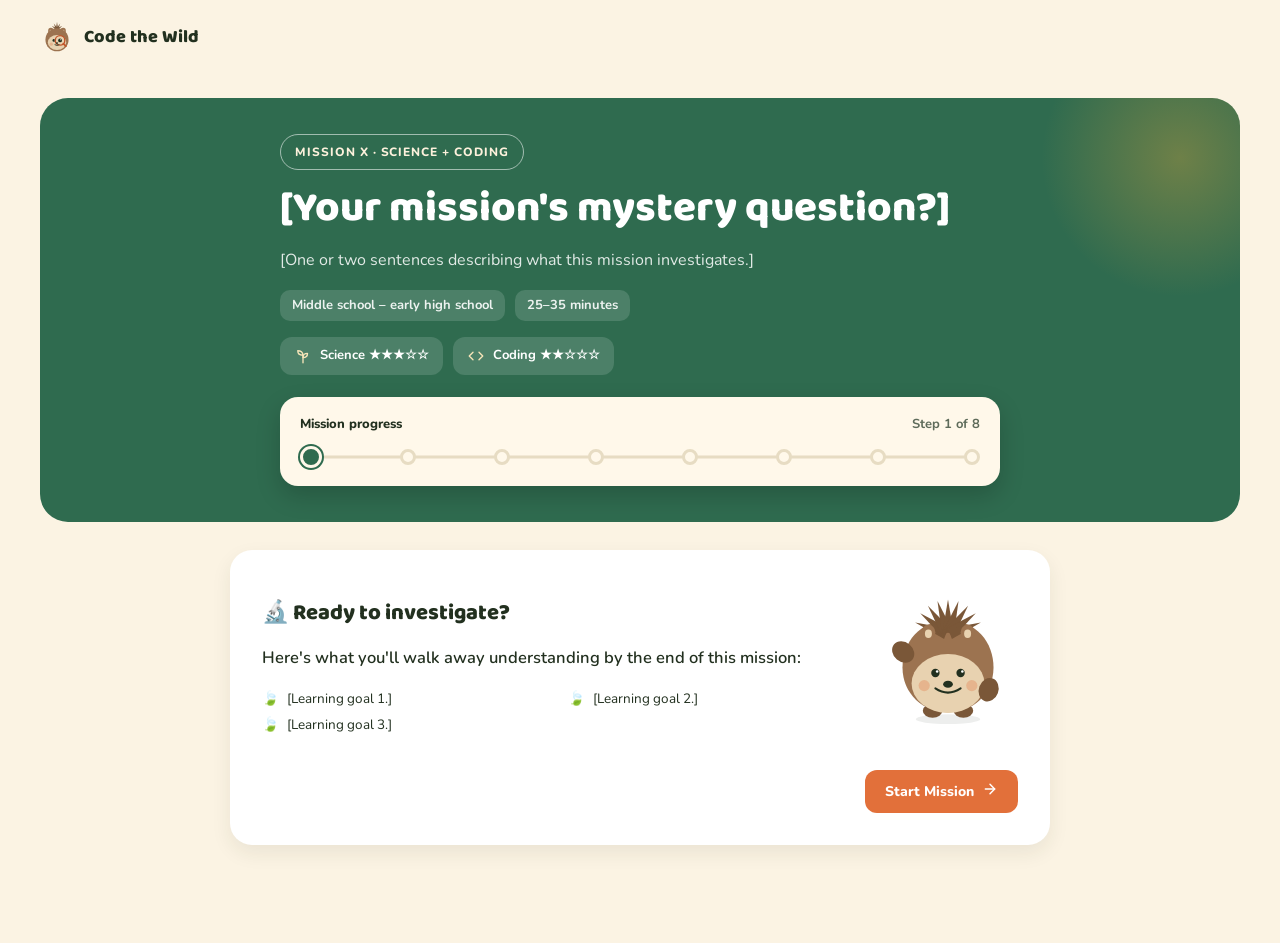
==== commit 7993155e: "Rebrand to Code the Wild, redesign Mission 2 diagrams, add hedgehog logo Renames the site from Scien" ====
--- a/missions/_template/index.html
+++ b/missions/_template/index.html
@@ -5,6 +5,7 @@
     <meta name="viewport" content="width=device-width, initial-scale=1.0" />
     <!-- TODO: update the title -->
     <title>Mission X | [Your Mission Title]</title>
+    <link rel="icon" type="image/svg+xml" href="../../assets/favicon.svg" />
     <link rel="stylesheet" href="../../style.css" />
   </head>
   <body>
@@ -31,9 +32,30 @@
     <div class="site-header">
       <a class="site-brand" href="../../index.html">
         <span class="site-brand-mark">
-          <svg width="18" height="18" viewBox="0 0 24 24" fill="none" stroke="#ffffff" stroke-width="1.8" stroke-linecap="round" stroke-linejoin="round"><path d="M12 21V11"></path><path d="M12 11c0-4 -3-6-7-6 0 4 3 6 7 6Z"></path><path d="M12 14c0-3.5 2.5-5.5 6-5.5 0 3.5 -2.5 5.5 -6 5.5Z"></path></svg>
+          <svg width="34" height="34" viewBox="0 0 100 100">
+            <g transform="rotate(-56 50 28)"><polygon points="50,10 46,30 54,30" fill="#7A5738"/></g>
+            <g transform="rotate(-28 50 28)"><polygon points="50,8 46,30 54,30" fill="#7A5738"/></g>
+            <polygon points="50,6 46,30 54,30" fill="#7A5738"/>
+            <g transform="rotate(28 50 28)"><polygon points="50,8 46,30 54,30" fill="#7A5738"/></g>
+            <g transform="rotate(56 50 28)"><polygon points="50,10 46,30 54,30" fill="#7A5738"/></g>
+            <ellipse cx="32" cy="32" rx="8" ry="9" fill="#9C7350"/>
+            <ellipse cx="68" cy="32" rx="8" ry="9" fill="#9C7350"/>
+            <ellipse cx="32" cy="33" rx="4" ry="4.5" fill="#E8D2B0"/>
+            <ellipse cx="68" cy="33" rx="4" ry="4.5" fill="#E8D2B0"/>
+            <circle cx="50" cy="58" r="34" fill="#9C7350"/>
+            <ellipse cx="50" cy="66" rx="27" ry="22" fill="#E8D2B0"/>
+            <circle cx="33" cy="71" r="5" fill="#E2703A" opacity="0.3"/>
+            <circle cx="41" cy="60" r="4.2" fill="#22301F"/>
+            <circle cx="42.5" cy="58.5" r="1.3" fill="#FFFFFF"/>
+            <circle cx="59" cy="60" r="5.6" fill="#22301F"/>
+            <circle cx="60.8" cy="58.2" r="1.7" fill="#FFFFFF"/>
+            <circle cx="59" cy="60" r="14" fill="none" stroke="#C1552A" stroke-width="4"/>
+            <line x1="68.5" y1="69.5" x2="76" y2="77" stroke="#C1552A" stroke-width="5" stroke-linecap="round"/>
+            <ellipse cx="50" cy="68" rx="3.4" ry="2.4" fill="#22301F"/>
+            <path d="M44,73 Q50,77 56,73" stroke="#22301F" stroke-width="2.6" fill="none" stroke-linecap="round"/>
+          </svg>
         </span>
-        <span class="site-brand-name">Science Missions</span>
+        <span class="site-brand-name">Code the Wild</span>
       </a>
     </div>
 
--- a/style.css
+++ b/style.css
@@ -80,8 +80,6 @@
 .site-brand-mark {
   width: 34px;
   height: 34px;
-  border-radius: 10px;
-  background: var(--primary);
   display: flex;
   align-items: center;
   justify-content: center;
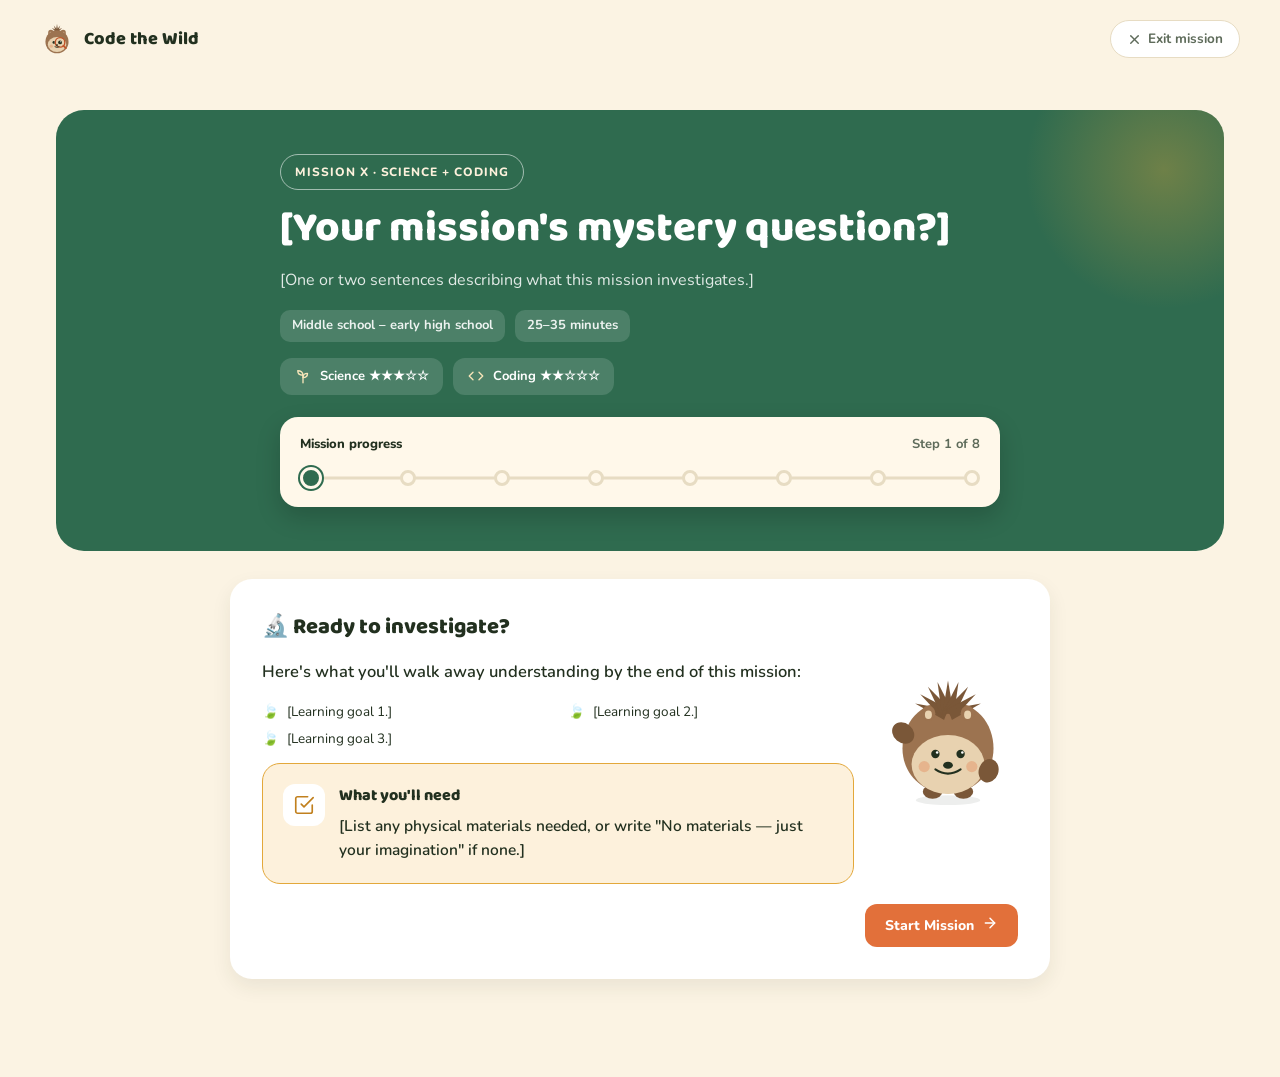
==== commit 78fec9a1: "Rebuild Mission 1 coding section, redesign diagrams, add Mission 3, fix code-editor bugs - Mission 1" ====
--- a/missions/_template/index.html
+++ b/missions/_template/index.html
@@ -57,6 +57,10 @@
         </span>
         <span class="site-brand-name">Code the Wild</span>
       </a>
+      <a class="btn-exit" href="../../missions.html">
+        <svg width="15" height="15" viewBox="0 0 24 24" fill="none" stroke="currentColor" stroke-width="2.2" stroke-linecap="round" stroke-linejoin="round"><line x1="18" y1="6" x2="6" y2="18"></line><line x1="6" y1="6" x2="18" y2="18"></line></svg>
+        Exit mission
+      </a>
     </div>
 
     <div class="page-mascot" id="page-mascot">
@@ -137,6 +141,15 @@
               <li><span>&#127811;</span> [Learning goal 2.]</li>
               <li><span>&#127811;</span> [Learning goal 3.]</li>
             </ul>
+            <div class="callout callout-gold">
+              <div class="callout-icon">
+                <svg width="22" height="22" viewBox="0 0 24 24" fill="none" stroke="#C1801E" stroke-width="1.8" stroke-linecap="round" stroke-linejoin="round"><path d="M9 11l3 3L22 4"></path><path d="M21 12v7a2 2 0 0 1-2 2H5a2 2 0 0 1-2-2V5a2 2 0 0 1 2-2h11"></path></svg>
+              </div>
+              <div class="callout-body">
+                <h3>What you'll need</h3>
+                <p>[List any physical materials needed, or write "No materials &mdash; just your imagination" if none.]</p>
+              </div>
+            </div>
           </div>
           <div data-mascot="idle" data-mascot-size="140" style="flex-shrink: 0;"></div>
         </div>
@@ -387,6 +400,34 @@
           </div>
         </div>
 
+        <!-- OPTIONAL PATTERN = "now you try" challenge box
+             Put this at the end of whichever step holds the live console
+             above, so the student edits the SAME #mission-code textarea.
+             #challenge-title / #challenge-prompt / #challenge-hint /
+             #challenge-counter / #check-challenge / #hint-btn /
+             #reveal-challenge-btn / #challenge-feedback are fixed ids the
+             engine wires up automatically — keep them exactly as-is, there
+             is only ever one challenge flow per mission page. Define the
+             matching { title, prompt, hint, solution, validate(code),
+             successMessage } entry in mission.js's window.MISSION_CHALLENGES
+             array (currently empty in this template). validate(code)
+             should be a small regex check for the one edit you're asking
+             for — don't try to fully re-run the student's code. -->
+        <div class="challenge-box">
+          <div class="challenge-head">
+            <h3 id="challenge-title">Now you try</h3>
+            <span id="challenge-counter">Try 0 of 5</span>
+          </div>
+          <p id="challenge-prompt">[One simple edit — e.g. "Change count = 0 to count = 10. Then press Check answer."]</p>
+          <p id="challenge-hint" class="challenge-hint is-hidden">[A more specific hint, shown if the student taps Hint.]</p>
+          <div class="challenge-actions">
+            <button id="check-challenge" class="check-btn" type="button">Check answer</button>
+            <button id="hint-btn" class="hint-btn" type="button">Hint</button>
+          </div>
+          <button id="reveal-challenge-btn" class="reveal-btn is-hidden" type="button">Show me the answer</button>
+          <div id="challenge-feedback" class="challenge-feedback">Edit the code above and press Check answer.</div>
+        </div>
+
         <button class="next-btn btn btn-accent" type="button">Next <span class="icon">
           <svg width="16" height="16" viewBox="0 0 24 24" fill="none" stroke="#FFFFFF" stroke-width="2.2" stroke-linecap="round" stroke-linejoin="round"><line x1="5" y1="12" x2="19" y2="12"></line><polyline points="12 5 19 12 12 19"></polyline></svg>
         </span></button>
@@ -436,7 +477,7 @@
           </div>
         </div>
 
-        <a class="btn btn-accent" href="../../index.html" style="align-self: flex-end;">
+        <a class="btn btn-accent" href="../mission-N+1/index.html" style="align-self: flex-end;">
           [Mission N+1 &middot; Next mission title]
           <svg width="16" height="16" viewBox="0 0 24 24" fill="none" stroke="#FFFFFF" stroke-width="2.2" stroke-linecap="round" stroke-linejoin="round"><line x1="5" y1="12" x2="19" y2="12"></line><polyline points="12 5 19 12 12 19"></polyline></svg>
         </a>
--- a/style.css
+++ b/style.css
@@ -98,6 +98,56 @@
   padding: 0 clamp(16px, 4vw, 40px) 64px;
 }
 
+.site-tabs {
+  display: flex;
+  gap: 4px;
+  margin-left: auto;
+}
+
+.site-tab {
+  padding: 8px 16px;
+  border-radius: 999px;
+  font-family: "Baloo 2", sans-serif;
+  font-weight: 800;
+  font-size: 14px;
+  color: var(--muted);
+  text-decoration: none;
+  transition: background 0.15s ease, color 0.15s ease;
+}
+
+.site-tab:hover {
+  color: var(--primary-dark);
+  background: var(--primary-soft);
+}
+
+.site-tab.is-active {
+  background: var(--primary);
+  color: #ffffff;
+}
+
+.btn-exit {
+  margin-left: auto;
+  display: inline-flex;
+  align-items: center;
+  gap: 6px;
+  padding: 8px 16px;
+  border-radius: 999px;
+  border: 1.5px solid var(--border);
+  color: var(--muted);
+  font-family: "Nunito", sans-serif;
+  font-weight: 700;
+  font-size: 13.5px;
+  text-decoration: none;
+  background: var(--panel);
+  transition: border-color 0.15s ease, color 0.15s ease, background 0.15s ease;
+}
+
+.btn-exit:hover {
+  border-color: var(--accent);
+  color: var(--accent-dark);
+  background: var(--accent-soft);
+}
+
 /* ---------- Icons ---------- */
 
 .icon {
@@ -293,13 +343,80 @@
   color: var(--muted-soft);
 }
 
+.home-wrap {
+  max-width: 1080px;
+  margin: 0 auto;
+  padding: 0 clamp(20px, 6vw, 56px);
+}
+
+.home-band {
+  padding: 88px clamp(20px, 6vw, 56px);
+}
+
+@keyframes hedgehog-bop {
+  0%, 100% { transform: translateY(0) rotate(-3deg); }
+  50% { transform: translateY(-12px) rotate(3deg); }
+}
+
+.hedgehog-mascot {
+  animation: hedgehog-bop 1.6s cubic-bezier(0.45, 0, 0.55, 1) infinite;
+  transform-origin: 50% 100%;
+}
+
+.how-it-works {
+  margin-top: 40px;
+  display: grid;
+  grid-template-columns: repeat(5, minmax(0, 1fr));
+  gap: 16px;
+}
+
+@media (max-width: 720px) {
+  .how-it-works {
+    grid-template-columns: repeat(auto-fit, minmax(140px, 1fr));
+  }
+}
+
+.how-step {
+  display: flex;
+  flex-direction: column;
+  gap: 8px;
+  background: var(--panel);
+  border-radius: 18px;
+  padding: 20px;
+  box-shadow: 0 8px 20px var(--shadow);
+}
+
+.how-step-num {
+  width: 30px;
+  height: 30px;
+  border-radius: 10px;
+  background: var(--primary-soft);
+  color: var(--primary-dark);
+  display: flex;
+  align-items: center;
+  justify-content: center;
+  font-family: "Baloo 2", sans-serif;
+  font-weight: 800;
+  font-size: 14px;
+}
+
+.how-step h3 {
+  font-size: 16px;
+}
+
+.how-step p {
+  font-size: 13.5px;
+  color: var(--muted);
+  line-height: 1.5;
+}
+
 /* ---------- Mission hero ---------- */
 
 .hero {
   position: relative;
   overflow: hidden;
-  margin: 24px clamp(16px, 4vw, 40px) 0;
-  padding: 36px clamp(20px, 5vw, 44px);
+  margin: 32px clamp(20px, 6vw, 56px) 0;
+  padding: 44px clamp(24px, 6vw, 56px);
   background: var(--primary);
   border-radius: 28px;
 }
@@ -352,11 +469,10 @@
     position: fixed;
     top: 0;
     height: 100vh;
-    width: calc(50% - 470px);
-    min-width: 130px;
+    width: 130px;
     pointer-events: none;
     z-index: 0;
-    opacity: 0.4;
+    opacity: 0.85;
   }
 
   .side-decor-left {
@@ -888,6 +1004,29 @@
   max-width: 520px;
 }
 
+.ion-na,
+.ion-cl {
+  width: 26px;
+  height: 26px;
+  border-radius: 50%;
+}
+
+.ion-na {
+  background: var(--gold);
+  border: 1.5px solid var(--gold-dark);
+}
+
+.ion-cl {
+  background: var(--primary);
+  border: 1.5px solid var(--primary-dark);
+}
+
+.ion-na.small,
+.ion-cl.small {
+  width: 16px;
+  height: 16px;
+}
+
 .compare-row {
   display: grid;
   grid-template-columns: 1fr 1fr;
@@ -1306,11 +1445,15 @@
   flex: 1;
 }
 
-#mission-code {
+#mission-code,
+.mission-code-input {
   position: relative;
   z-index: 1;
   width: 100%;
+  height: 100%;
   min-height: 110px;
+  margin: 0;
+  padding: 0;
   resize: vertical;
   background: transparent;
   color: transparent;
@@ -1323,7 +1466,8 @@
   overflow: auto;
 }
 
-#mission-code:focus {
+#mission-code:focus,
+.mission-code-input:focus {
   outline: none;
 }
 
@@ -1331,7 +1475,11 @@
   position: absolute;
   inset: 0;
   margin: 0;
+  padding: 0;
   color: #e8eee6;
+  font-family: inherit;
+  font-size: inherit;
+  line-height: inherit;
   pointer-events: none;
   white-space: pre;
   overflow: hidden;
@@ -1459,6 +1607,12 @@
   font-size: 12.5px;
 }
 
+.challenge-actions .check-btn {
+  background: var(--primary);
+  color: #ffffff;
+  cursor: pointer;
+}
+
 .hint-btn {
   border-radius: 9px;
   border: 1.5px solid var(--border);
